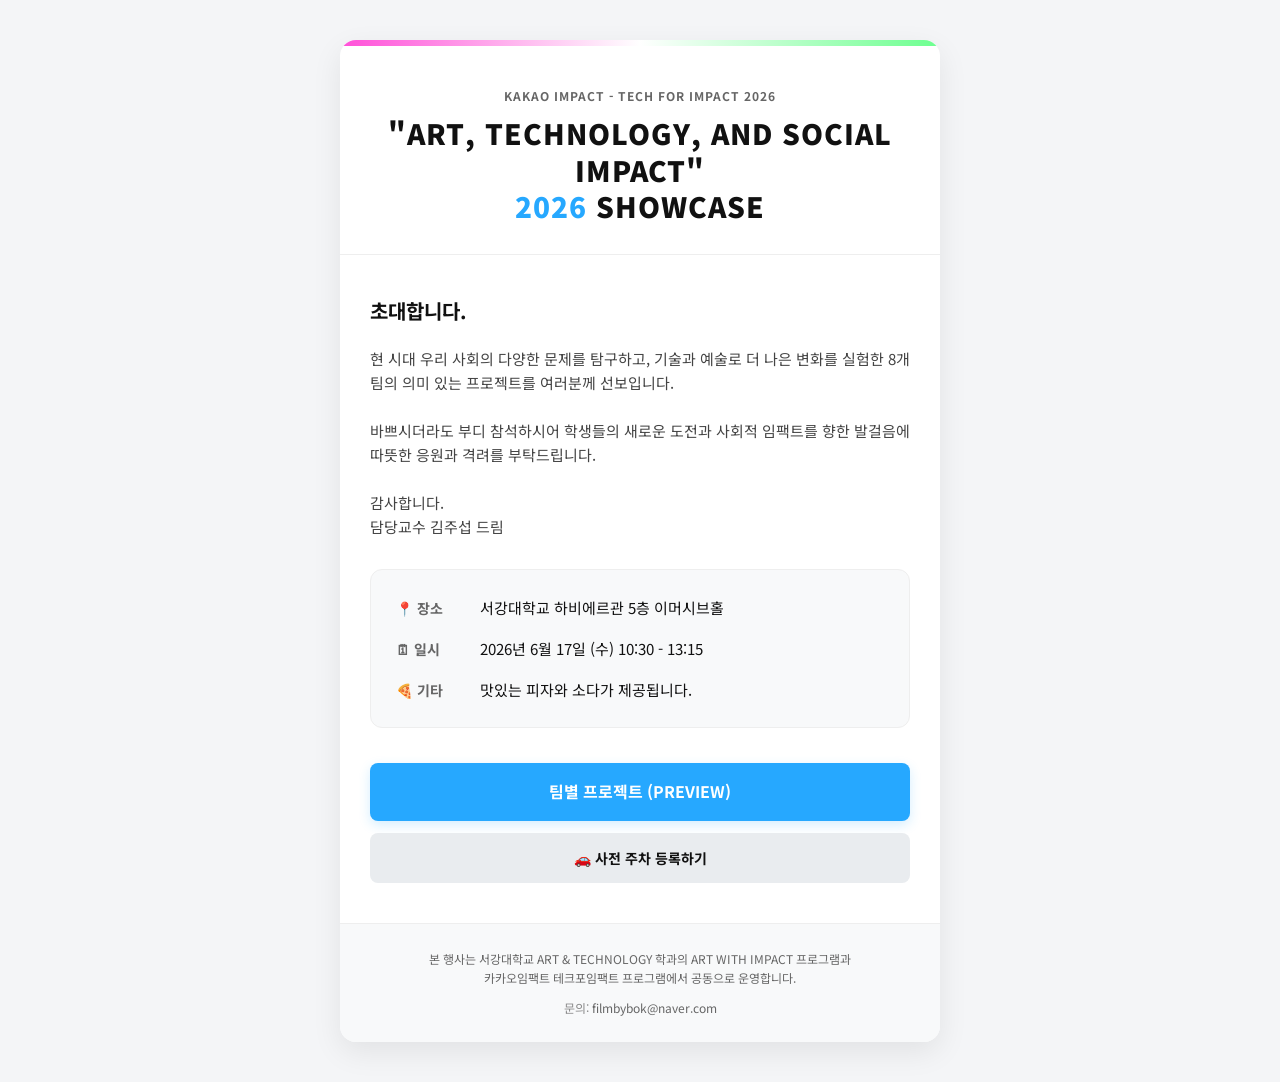
==== email_invitation.html @ bfe92e75 "minor fix" ====
<!DOCTYPE html>
<html lang="ko">
<head>
  <meta charset="UTF-8">
  <meta name="viewport" content="width=device-width, initial-scale=1.0">
  <title>Tech for Impact 2026 초대장</title>
  <link href="https://fonts.googleapis.com/css2?family=Noto+Sans+KR:wght@400;700;900&display=swap" rel="stylesheet">
</head>
<body style="margin: 0; padding: 0; background-color: #f4f5f7;">
  <!-- 전체 배경 (밝은 테마) -->
  <div style="background-color: #f4f5f7; padding: 40px 20px; font-family: 'Noto Sans KR', 'Apple SD Gothic Neo', 'Malgun Gothic', sans-serif; color: #333333; line-height: 1.6;">
    
    <!-- 이메일 본문 컨테이너 -->
    <div style="max-width: 600px; margin: 0 auto; background-color: #ffffff; border-radius: 16px; overflow: hidden; box-shadow: 0 10px 30px rgba(0,0,0,0.08);">
      
      <!-- 상단 그라데이션 포인트 (로고 컬러 참고) -->
      <div style="height: 6px; background: linear-gradient(90deg, #ff4fd8, #ffffff, #6cff8f);"></div>
      
      <!-- 헤더 영역 -->
      <div style="padding: 40px 30px 30px; text-align: center; border-bottom: 1px solid #eeeeee;">
        <p style="margin: 0; font-size: 12px; font-weight: 700; color: #666666; letter-spacing: 1px;">KAKAO IMPACT - TECH FOR IMPACT 2026</p>
        <h1 style="margin: 10px 0 0; font-size: 28px; font-weight: 1000; letter-spacing: 1px; line-height: 1.3; color: #111111;">
          "ART, TECHNOLOGY, AND SOCIAL IMPACT"<br><span style="color: #26a8ff;">2026</span> SHOWCASE
        </h1>
      </div>
      
      <!-- 본문 영역 -->
      <div style="padding: 40px 30px;">
        <h2 style="margin: 0 0 20px; font-size: 20px; font-weight: 700; color: #111111;">초대합니다.</h2>
        <p style="margin: 0 0 30px; font-size: 15px; color: #444444; word-break: keep-all;">
          현 시대 우리 사회의 다양한 문제를 탐구하고, 기술과 예술로 더 나은 변화를 실험한 8개 팀의 의미 있는 프로젝트를 여러분께 선보입니다.<br><br>
          바쁘시더라도 부디 참석하시어 학생들의 새로운 도전과 사회적 임팩트를 향한 발걸음에 따뜻한 응원과 격려를 부탁드립니다. <br><br> 감사합니다. <br>담당교수 김주섭 드림
        </p>
        
        <!-- 정보 박스 -->
        <div style="background-color: #f8f9fa; border-radius: 12px; padding: 25px; margin-bottom: 35px; border: 1px solid #eeeeee;">
          <div style="margin-bottom: 15px;">
            <span style="display: inline-block; width: 80px; font-weight: 700; color: #666666; font-size: 14px;">📍 장소</span>
            <span style="font-size: 15px; color: #111111;">서강대학교 하비에르관 5층 이머시브홀</span>
          </div>
          <div style="margin-bottom: 15px;">
            <span style="display: inline-block; width: 80px; font-weight: 700; color: #666666; font-size: 14px;">🗓 일시</span>
            <span style="font-size: 15px; color: #111111;">2026년 6월 17일 (수) 10:30 - 13:15</span>
          </div>
          <div>
            <span style="display: inline-block; width: 80px; font-weight: 700; color: #666666; font-size: 14px;">🍕 기타</span>
            <span style="font-size: 15px; color: #111111;">맛있는 피자와 소다가 제공됩니다. </span>
          </div>
        </div>
        
        <!-- 버튼(CTA) 영역 -->
        <div style="text-align: center;">
          <a href="https://sogangimpact2026.vercel.app/" style="display: block; background-color: #26a8ff; color: #ffffff; text-decoration: none; padding: 16px; border-radius: 8px; font-weight: 700; font-size: 16px; margin-bottom: 12px; box-shadow: 0 4px 12px rgba(38, 168, 255, 0.2);">
            팀별 프로젝트 (PREVIEW)
          </a>
          <a href="https://forms.gle/Uthz6NSPif3weJQb8" style="display: block; background-color: #e9ecef; color: #111111; text-decoration: none; padding: 14px; border-radius: 8px; font-weight: 700; font-size: 14px;">
            🚗 사전 주차 등록하기
          </a>
        </div>
      </div>
      
      <!-- 푸터 영역 -->
      <div style="padding: 25px 30px; background-color: #f8f9fa; text-align: center; border-top: 1px solid #eeeeee;">
        <p style="margin: 0; font-size: 12px; color: #666; line-height: 1.6;">
          본 행사는 서강대학교 ART & TECHNOLOGY 학과의 ART WITH IMPACT 프로그램과<br>카카오임팩트 테크포임팩트 프로그램에서 공동으로 운영합니다.
        </p>
        <p style="margin: 10px 0 0; font-size: 12px; color: #888;">
          문의: <a href="mailto:filmbybok@naver.com" style="color: #666; text-decoration: none;">filmbybok@naver.com</a>
        </p>
      </div>
    </div>
  </div>
</body>
</html>
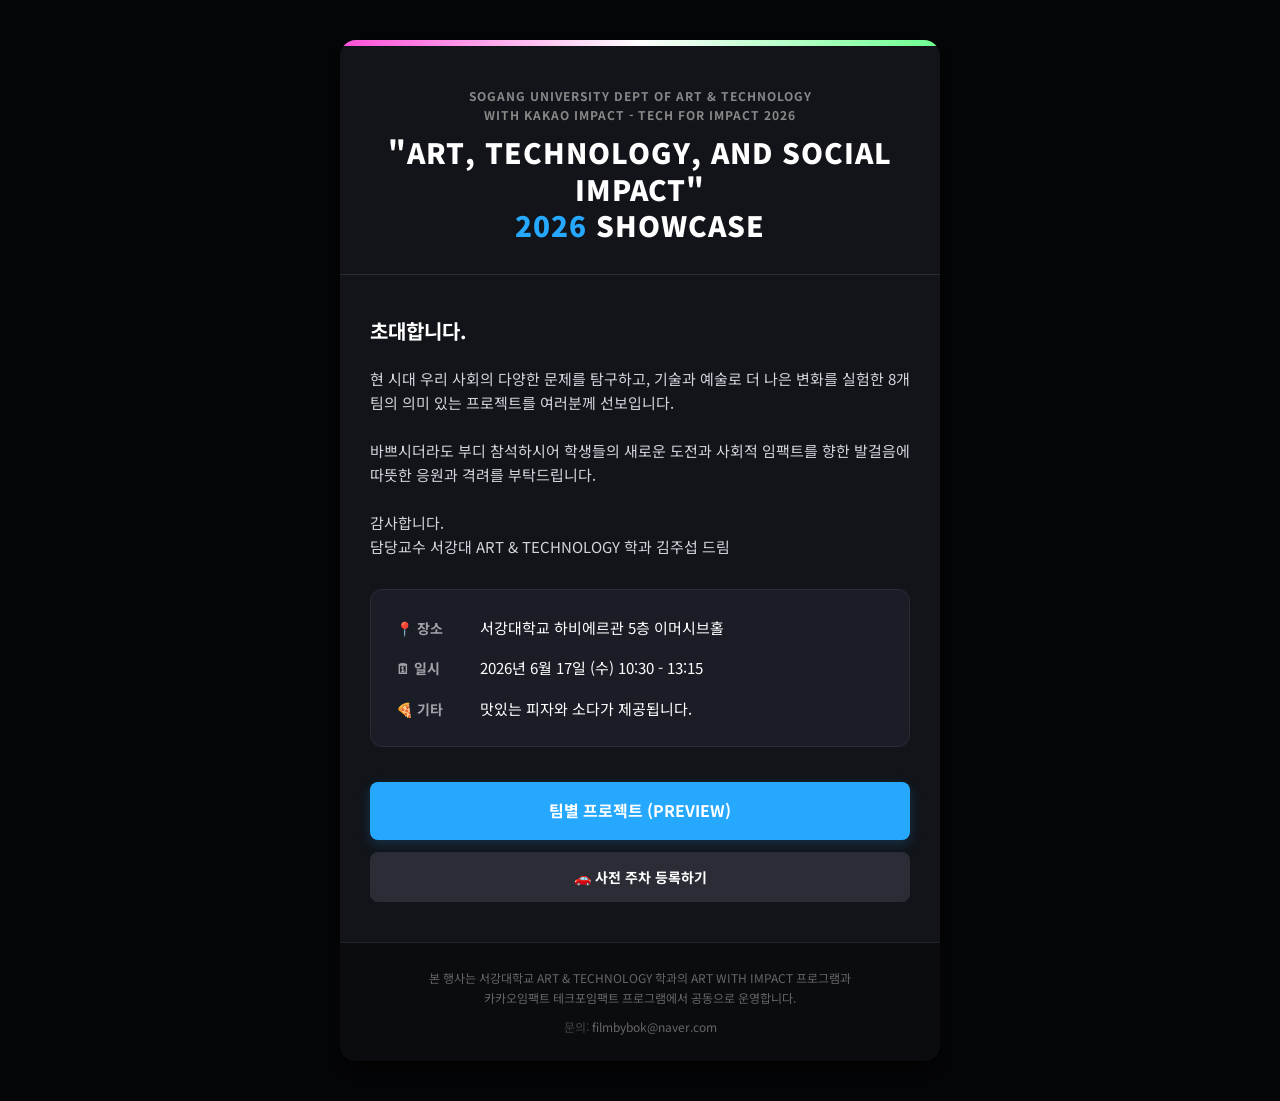
==== commit 01d5bb47: "minor fix" ====
--- a/email_invitation.html
+++ b/email_invitation.html
@@ -6,45 +6,45 @@
   <title>Tech for Impact 2026 초대장</title>
   <link href="https://fonts.googleapis.com/css2?family=Noto+Sans+KR:wght@400;700;900&display=swap" rel="stylesheet">
 </head>
-<body style="margin: 0; padding: 0; background-color: #f4f5f7;">
-  <!-- 전체 배경 (밝은 테마) -->
-  <div style="background-color: #f4f5f7; padding: 40px 20px; font-family: 'Noto Sans KR', 'Apple SD Gothic Neo', 'Malgun Gothic', sans-serif; color: #333333; line-height: 1.6;">
+<body style="margin: 0; padding: 0; background-color: #050608;">
+  <!-- 전체 배경 (웹사이트와 동일한 다크톤) -->
+  <div style="background-color: #050608; padding: 40px 20px; font-family: 'Noto Sans KR', 'Apple SD Gothic Neo', 'Malgun Gothic', sans-serif; color: #ffffff; line-height: 1.6;">
     
     <!-- 이메일 본문 컨테이너 -->
-    <div style="max-width: 600px; margin: 0 auto; background-color: #ffffff; border-radius: 16px; overflow: hidden; box-shadow: 0 10px 30px rgba(0,0,0,0.08);">
+    <div style="max-width: 600px; margin: 0 auto; background-color: #12141a; border-radius: 16px; overflow: hidden; box-shadow: 0 10px 30px rgba(0,0,0,0.8);">
       
       <!-- 상단 그라데이션 포인트 (로고 컬러 참고) -->
       <div style="height: 6px; background: linear-gradient(90deg, #ff4fd8, #ffffff, #6cff8f);"></div>
       
       <!-- 헤더 영역 -->
-      <div style="padding: 40px 30px 30px; text-align: center; border-bottom: 1px solid #eeeeee;">
-        <p style="margin: 0; font-size: 12px; font-weight: 700; color: #666666; letter-spacing: 1px;">KAKAO IMPACT - TECH FOR IMPACT 2026</p>
-        <h1 style="margin: 10px 0 0; font-size: 28px; font-weight: 1000; letter-spacing: 1px; line-height: 1.3; color: #111111;">
+      <div style="padding: 40px 30px 30px; text-align: center; border-bottom: 1px solid #2a2d36;">
+        <p style="margin: 0; font-size: 12px; font-weight: 700; color: #888; letter-spacing: 1px;">SOGANG UNIVERSITY DEPT OF ART & TECHNOLOGY<br>WITH KAKAO IMPACT - TECH FOR IMPACT 2026</p>
+        <h1 style="margin: 10px 0 0; font-size: 28px; font-weight: 1000; letter-spacing: 1px; line-height: 1.3; color: #ffffff;">
           "ART, TECHNOLOGY, AND SOCIAL IMPACT"<br><span style="color: #26a8ff;">2026</span> SHOWCASE
         </h1>
       </div>
       
       <!-- 본문 영역 -->
       <div style="padding: 40px 30px;">
-        <h2 style="margin: 0 0 20px; font-size: 20px; font-weight: 700; color: #111111;">초대합니다.</h2>
-        <p style="margin: 0 0 30px; font-size: 15px; color: #444444; word-break: keep-all;">
+        <h2 style="margin: 0 0 20px; font-size: 20px; font-weight: 700; color: #ffffff;">초대합니다.</h2>
+        <p style="margin: 0 0 30px; font-size: 15px; color: #d1d5db; word-break: keep-all;">
           현 시대 우리 사회의 다양한 문제를 탐구하고, 기술과 예술로 더 나은 변화를 실험한 8개 팀의 의미 있는 프로젝트를 여러분께 선보입니다.<br><br>
-          바쁘시더라도 부디 참석하시어 학생들의 새로운 도전과 사회적 임팩트를 향한 발걸음에 따뜻한 응원과 격려를 부탁드립니다. <br><br> 감사합니다. <br>담당교수 김주섭 드림
+          바쁘시더라도 부디 참석하시어 학생들의 새로운 도전과 사회적 임팩트를 향한 발걸음에 따뜻한 응원과 격려를 부탁드립니다. <br><br> 감사합니다. <br>담당교수 서강대 ART & TECHNOLOGY 학과 김주섭 드림
         </p>
         
         <!-- 정보 박스 -->
-        <div style="background-color: #f8f9fa; border-radius: 12px; padding: 25px; margin-bottom: 35px; border: 1px solid #eeeeee;">
+        <div style="background-color: #1a1d26; border-radius: 12px; padding: 25px; margin-bottom: 35px; border: 1px solid #2a2d36;">
           <div style="margin-bottom: 15px;">
-            <span style="display: inline-block; width: 80px; font-weight: 700; color: #666666; font-size: 14px;">📍 장소</span>
-            <span style="font-size: 15px; color: #111111;">서강대학교 하비에르관 5층 이머시브홀</span>
+            <span style="display: inline-block; width: 80px; font-weight: 700; color: #a1a1aa; font-size: 14px;">📍 장소</span>
+            <span style="font-size: 15px; color: #ffffff;">서강대학교 하비에르관 5층 이머시브홀</span>
           </div>
           <div style="margin-bottom: 15px;">
-            <span style="display: inline-block; width: 80px; font-weight: 700; color: #666666; font-size: 14px;">🗓 일시</span>
-            <span style="font-size: 15px; color: #111111;">2026년 6월 17일 (수) 10:30 - 13:15</span>
+            <span style="display: inline-block; width: 80px; font-weight: 700; color: #a1a1aa; font-size: 14px;">🗓 일시</span>
+            <span style="font-size: 15px; color: #ffffff;">2026년 6월 17일 (수) 10:30 - 13:15</span>
           </div>
           <div>
-            <span style="display: inline-block; width: 80px; font-weight: 700; color: #666666; font-size: 14px;">🍕 기타</span>
-            <span style="font-size: 15px; color: #111111;">맛있는 피자와 소다가 제공됩니다. </span>
+            <span style="display: inline-block; width: 80px; font-weight: 700; color: #a1a1aa; font-size: 14px;">🍕 기타</span>
+            <span style="font-size: 15px; color: #ffffff;">맛있는 피자와 소다가 제공됩니다. </span>
           </div>
         </div>
         
@@ -53,18 +53,18 @@
           <a href="https://sogangimpact2026.vercel.app/" style="display: block; background-color: #26a8ff; color: #ffffff; text-decoration: none; padding: 16px; border-radius: 8px; font-weight: 700; font-size: 16px; margin-bottom: 12px; box-shadow: 0 4px 12px rgba(38, 168, 255, 0.2);">
             팀별 프로젝트 (PREVIEW)
           </a>
-          <a href="https://forms.gle/Uthz6NSPif3weJQb8" style="display: block; background-color: #e9ecef; color: #111111; text-decoration: none; padding: 14px; border-radius: 8px; font-weight: 700; font-size: 14px;">
+          <a href="https://forms.gle/Uthz6NSPif3weJQb8" style="display: block; background-color: #2a2d36; color: #ffffff; text-decoration: none; padding: 14px; border-radius: 8px; font-weight: 700; font-size: 14px;">
             🚗 사전 주차 등록하기
           </a>
         </div>
       </div>
       
       <!-- 푸터 영역 -->
-      <div style="padding: 25px 30px; background-color: #f8f9fa; text-align: center; border-top: 1px solid #eeeeee;">
+      <div style="padding: 25px 30px; background-color: #0b0c10; text-align: center; border-top: 1px solid #1f2229;">
         <p style="margin: 0; font-size: 12px; color: #666; line-height: 1.6;">
           본 행사는 서강대학교 ART & TECHNOLOGY 학과의 ART WITH IMPACT 프로그램과<br>카카오임팩트 테크포임팩트 프로그램에서 공동으로 운영합니다.
         </p>
-        <p style="margin: 10px 0 0; font-size: 12px; color: #888;">
+        <p style="margin: 10px 0 0; font-size: 12px; color: #444;">
           문의: <a href="mailto:filmbybok@naver.com" style="color: #666; text-decoration: none;">filmbybok@naver.com</a>
         </p>
       </div>
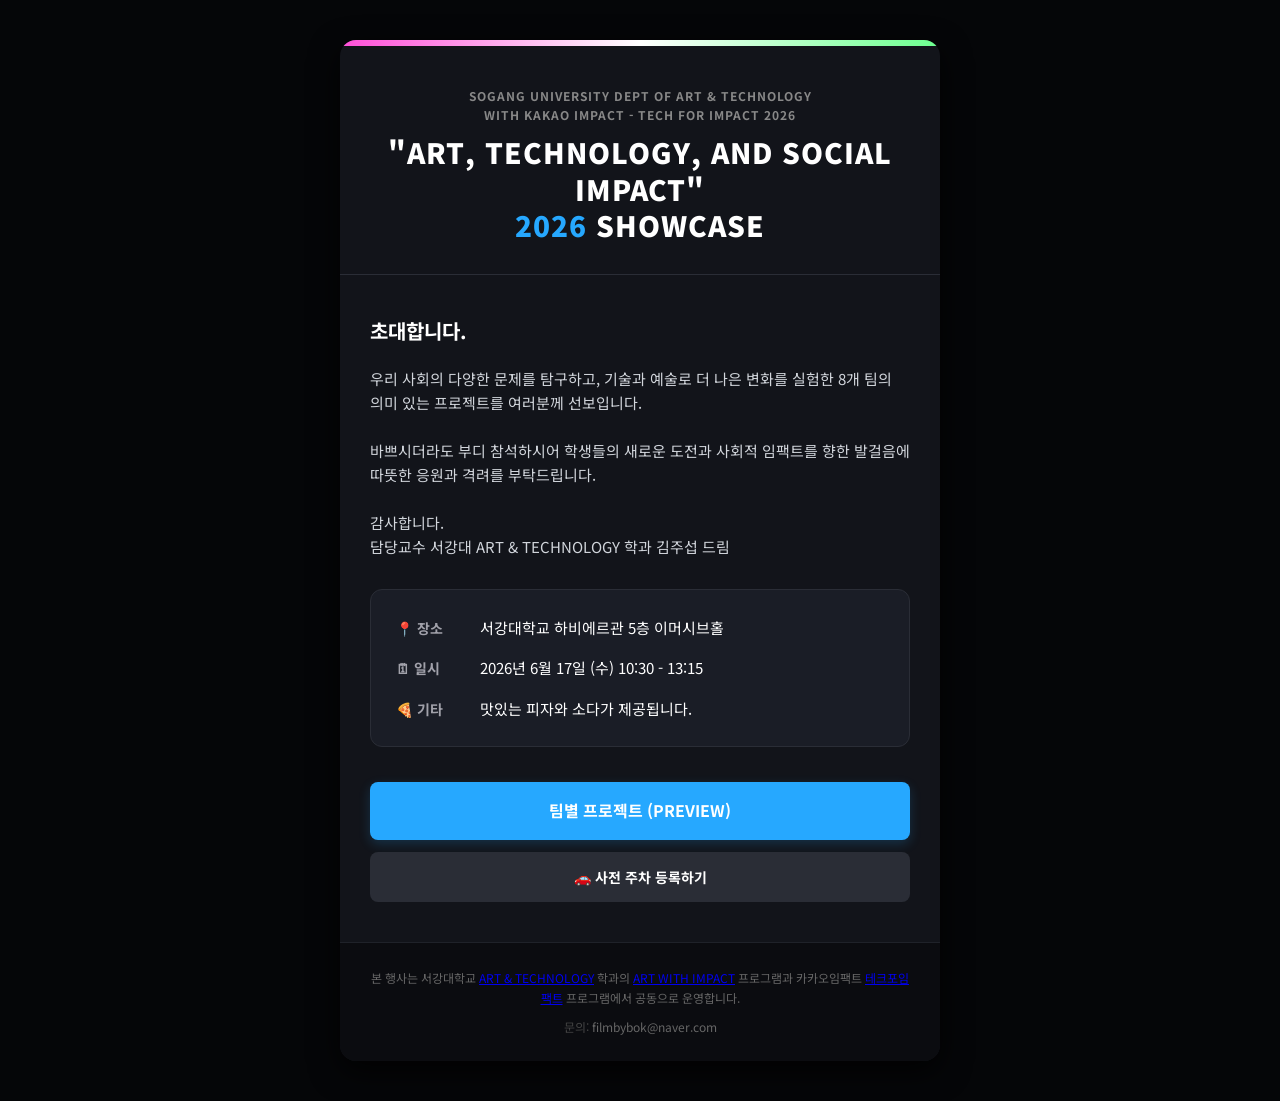
==== commit 2c782bdf: "minor fix" ====
--- a/email_invitation.html
+++ b/email_invitation.html
@@ -28,8 +28,8 @@
       <div style="padding: 40px 30px;">
         <h2 style="margin: 0 0 20px; font-size: 20px; font-weight: 700; color: #ffffff;">초대합니다.</h2>
         <p style="margin: 0 0 30px; font-size: 15px; color: #d1d5db; word-break: keep-all;">
-          현 시대 우리 사회의 다양한 문제를 탐구하고, 기술과 예술로 더 나은 변화를 실험한 8개 팀의 의미 있는 프로젝트를 여러분께 선보입니다.<br><br>
-          바쁘시더라도 부디 참석하시어 학생들의 새로운 도전과 사회적 임팩트를 향한 발걸음에 따뜻한 응원과 격려를 부탁드립니다. <br><br> 감사합니다. <br>담당교수 서강대 ART & TECHNOLOGY 학과 김주섭 드림
+          우리 사회의 다양한 문제를 탐구하고, 기술과 예술로 더 나은 변화를 실험한 8개 팀의 의미 있는 프로젝트를 여러분께 선보입니다.<br><br>
+          바쁘시더라도 부디 참석하시어 학생들의 새로운 도전과 사회적 임팩트를 향한 발걸음에 따뜻한 응원과 격려를 부탁드립니다. <br><br> 감사합니다. <br>담당교수 서강대 ART & TECHNOLOGY 학과 김주섭 드림<br>
         </p>
         
         <!-- 정보 박스 -->
@@ -62,7 +62,7 @@
       <!-- 푸터 영역 -->
       <div style="padding: 25px 30px; background-color: #0b0c10; text-align: center; border-top: 1px solid #1f2229;">
         <p style="margin: 0; font-size: 12px; color: #666; line-height: 1.6;">
-          본 행사는 서강대학교 ART & TECHNOLOGY 학과의 ART WITH IMPACT 프로그램과<br>카카오임팩트 테크포임팩트 프로그램에서 공동으로 운영합니다.
+          본 행사는 서강대학교 <a class="eyebrow" href="https://creative.sogang.ac.kr">ART & TECHNOLOGY</a> 학과의 <a class="eyebrow" href="https://artwithimpact.vercel.app">ART WITH IMPACT</a> 프로그램과 카카오임팩트 <a class="eyebrow" href="https://techforimpact.io">테크포임팩트</a> 프로그램에서 공동으로 운영합니다.
         </p>
         <p style="margin: 10px 0 0; font-size: 12px; color: #444;">
           문의: <a href="mailto:filmbybok@naver.com" style="color: #666; text-decoration: none;">filmbybok@naver.com</a>
